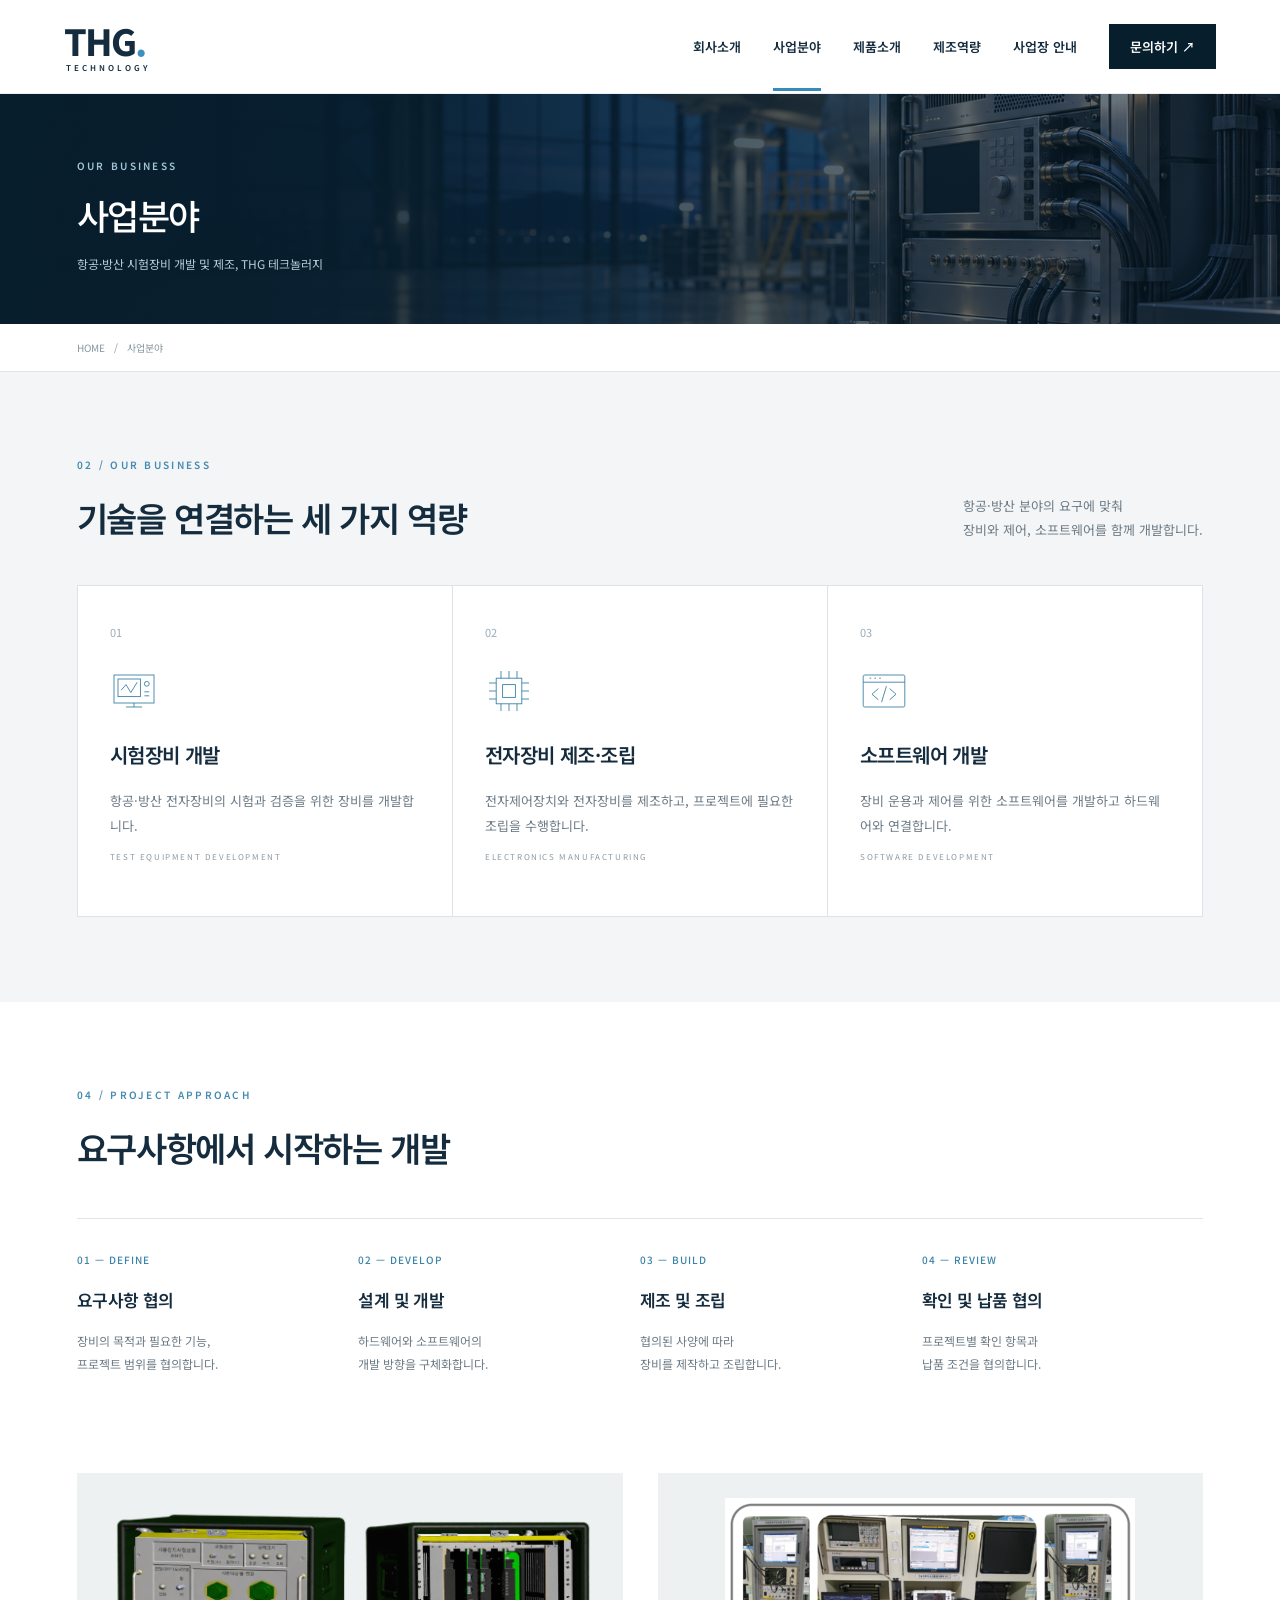
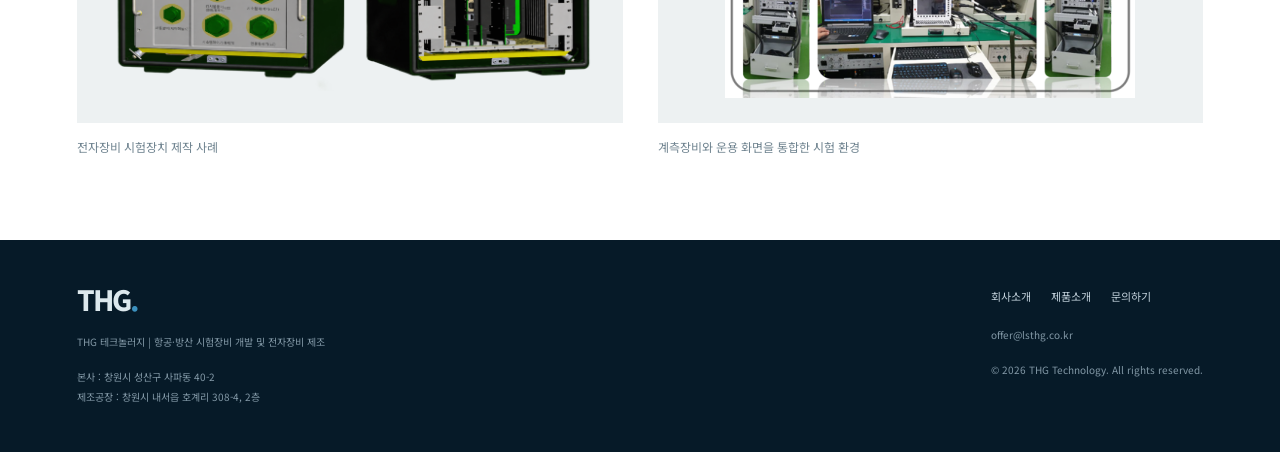
==== business.html @ c88cec4c "Add files via upload" ====
<!DOCTYPE html>

<html lang="ko"><head><meta charset="utf-8"/><meta content="width=device-width, initial-scale=1" name="viewport"/><title>사업분야 | THG 테크놀러지</title><meta content="THG 테크놀러지의 사업분야 안내" name="description"/><link href="assets/css/fonts.css" rel="stylesheet"/><link href="assets/css/styles.css" rel="stylesheet"/><script defer="" src="assets/js/main.js"></script></head><body><header><a aria-label="THG 홈" class="brand" href="index.html">THG<i>.</i><small>TECHNOLOGY</small></a><nav id="navigation"><a href="company.html">회사소개</a><a class="active" href="business.html">사업분야</a><a href="products.html">제품소개</a><a href="manufacturing.html">제조역량</a><a href="locations.html">사업장 안내</a><a class="navcontact" href="contact.html">문의하기 ↗</a></nav><button aria-controls="navigation" aria-expanded="false" aria-label="메뉴 열기" class="mobile-toggle">☰</button></header><main><div class="page-banner"><div class="eyebrow">OUR BUSINESS</div><h1>사업분야</h1><p>항공·방산 시험장비 개발 및 제조, THG 테크놀러지</p></div><div class="breadcrumbs"><a href="index.html">HOME</a>   /   사업분야</div><section class="services" id="business"><div class="sectionhead"><div><div class="label">02 / OUR BUSINESS</div><h2>기술을 연결하는 세 가지 역량</h2></div><p>항공·방산 분야의 요구에 맞춰<br/>장비와 제어, 소프트웨어를 함께 개발합니다.</p></div><div class="cards"><article class="card"><span class="num">01</span><br/><svg viewbox="0 0 60 60"><rect height="35" width="50" x="5" y="10"></rect><rect height="22" width="28" x="10" y="15"></rect><path d="M14 29l6-7 6 10 8-13M20 50h20M30 45v5"></path><circle cx="46" cy="21" r="3"></circle><path d="M43 31h6M43 36h6"></path></svg><h3>시험장비 개발</h3><p>항공·방산 전자장비의 시험과 검증을 위한 장비를 개발합니다.</p><div class="en">TEST EQUIPMENT DEVELOPMENT</div></article><article class="card"><span class="num">02</span><br/><svg viewbox="0 0 60 60"><rect height="32" width="32" x="14" y="14"></rect><rect height="16" width="16" x="22" y="22"></rect><path d="M20 5v9m10-9v9m10-9v9M20 46v9m10-9v9m10-9v9M5 20h9M5 30h9M5 40h9M46 20h9M46 30h9M46 40h9"></path></svg><h3>전자장비 제조·조립</h3><p>전자제어장치와 전자장비를 제조하고, 프로젝트에 필요한 조립을 수행합니다.</p><div class="en">ELECTRONICS MANUFACTURING</div></article><article class="card"><span class="num">03</span><br/><svg viewbox="0 0 60 60"><rect height="40" rx="2" width="52" x="4" y="10"></rect><path d="M4 19h52M12 14h2m4 0h2m4 0h2M23 27l-8 7 8 7m14-14l8 7-8 7m-4-17l-6 20"></path></svg><h3>소프트웨어 개발</h3><p>장비 운용과 제어를 위한 소프트웨어를 개발하고 하드웨어와 연결합니다.</p><div class="en">SOFTWARE DEVELOPMENT</div></article></div></section><section><div class="label">04 / PROJECT APPROACH</div><h2>요구사항에서 시작하는 개발</h2><div class="process"><div class="step"><b>01 — DEFINE</b><h3>요구사항 협의</h3><p>장비의 목적과 필요한 기능,<br/>프로젝트 범위를 협의합니다.</p></div><div class="step"><b>02 — DEVELOP</b><h3>설계 및 개발</h3><p>하드웨어와 소프트웨어의<br/>개발 방향을 구체화합니다.</p></div><div class="step"><b>03 — BUILD</b><h3>제조 및 조립</h3><p>협의된 사양에 따라<br/>장비를 제작하고 조립합니다.</p></div><div class="step"><b>04 — REVIEW</b><h3>확인 및 납품 협의</h3><p>프로젝트별 확인 항목과<br/>납품 조건을 협의합니다.</p></div></div></section><section class="company-photo"><div class="product-gallery"><figure><img alt="전자장비 시험장치" decoding="async" src="assets/electronic-test-clean.png"/><figcaption>전자장비 시험장치 제작 사례</figcaption></figure><figure><img alt="통합 시험 시스템" decoding="async" src="assets/integrated-test.png"/><figcaption>계측장비와 운용 화면을 통합한 시험 환경</figcaption></figure></div></section></main><footer><div><a class="brand" href="index.html">THG<i>.</i></a><p>THG 테크놀러지 | 항공·방산 시험장비 개발 및 전자장비 제조</p><p>본사 : 창원시 성산구 사파동 40-2<br/>제조공장 : 창원시 내서읍 호계리 308-4, 2층</p></div><div><div class="footnav"><a href="company.html">회사소개</a><a href="products.html">제품소개</a><a href="contact.html">문의하기</a></div><a href="mailto:offer@lsthg.co.kr">offer@lsthg.co.kr</a><p>© 2026 THG Technology. All rights reserved.</p></div></footer></body></html>
---- assets/css/fonts.css ----
@font-face {
  font-family: 'Noto Sans KR';
  font-style: normal;
  font-weight: 400;
  font-display: swap;
  src: url(../fonts/PbyxFmXiEBPT4ITbgNA5Cgms3VYcOA-vvnIzzuoyeLQ.ttf) format('truetype');
}
@font-face {
  font-family: 'Noto Sans KR';
  font-style: normal;
  font-weight: 500;
  font-display: swap;
  src: url(../fonts/PbyxFmXiEBPT4ITbgNA5Cgms3VYcOA-vvnIzztgyeLQ.ttf) format('truetype');
}
@font-face {
  font-family: 'Noto Sans KR';
  font-style: normal;
  font-weight: 600;
  font-display: swap;
  src: url(../fonts/PbyxFmXiEBPT4ITbgNA5Cgms3VYcOA-vvnIzzjQ1eLQ.ttf) format('truetype');
}
@font-face {
  font-family: 'Noto Sans KR';
  font-style: normal;
  font-weight: 700;
  font-display: swap;
  src: url(../fonts/PbyxFmXiEBPT4ITbgNA5Cgms3VYcOA-vvnIzzg01eLQ.ttf) format('truetype');
}
@font-face {
  font-family: 'Noto Sans KR';
  font-style: normal;
  font-weight: 800;
  font-display: swap;
  src: url(../fonts/PbyxFmXiEBPT4ITbgNA5Cgms3VYcOA-vvnIzzmo1eLQ.ttf) format('truetype');
}
---- assets/css/styles.css ----
:root{--ink:#142c3e;--muted:#6d7b86;--blue:#27749d;--navy:#071e2d;--line:#dfe5e8}*{box-sizing:border-box}html{scroll-behavior:smooth}body{margin:0;color:var(--ink);font-family:'Noto Sans KR',sans-serif;-webkit-font-smoothing:antialiased}a{color:inherit;text-decoration:none}button{font:inherit}img{display:block;max-width:100%}header{height:94px;padding:0 max(5%,calc((100vw - 1280px)/2));display:flex;justify-content:space-between;align-items:center;border-bottom:1px solid #edf0f2;background:#fff;position:relative;z-index:20}.brand{font-size:36px;font-weight:800;letter-spacing:-2px;line-height:1}.brand i{font-style:normal;color:#3c91be}.brand small{display:block;font-size:8px;font-weight:600;letter-spacing:3px;margin:6px 0 0 2px}nav{display:flex;align-items:center;gap:32px}nav a{font-size:13px;font-weight:600;position:relative;padding:35px 0}nav a.active:after{content:'';height:3px;background:#368bb7;position:absolute;bottom:0;left:0;right:0}.navcontact{background:var(--navy);color:white;padding:13px 21px;display:inline-block;font-size:13px}.mobile-toggle{display:none}.eyebrow,.label{font-size:10px;letter-spacing:2.3px;font-weight:600;color:#438bb0;margin-bottom:20px}h1,h2,h3,p{margin-top:0}h2{font-size:34px;font-weight:600;line-height:1.5;letter-spacing:-1.4px}h3{font-weight:600;letter-spacing:-.6px}.copy,.subcopy{font-size:14px;line-height:2.1;color:var(--muted)}.copy strong{display:block;font-size:20px;color:var(--ink);font-weight:500;margin-bottom:20px}section{padding:85px max(6%,calc((100vw - 1200px)/2))}.sectionhead{display:flex;justify-content:space-between;align-items:end;gap:40px;margin-bottom:42px}.sectionhead h2{margin-bottom:0}.sectionhead p{max-width:350px;font-size:13px;line-height:1.9;color:var(--muted);margin-bottom:0}.sectionhead>a{font-size:12px;border-bottom:1px solid #99aab5;padding-bottom:8px;white-space:nowrap}.cta{display:inline-flex;align-items:center;gap:42px;border:1px solid #ffffff70;padding:16px 24px;font-size:12px;font-weight:500;margin-top:24px;color:inherit}.cta span{font-size:17px}.page-banner{height:230px;padding:64px max(6%,calc((100vw - 1200px)/2));background:linear-gradient(90deg,#071e2df2,#071e2d8c),url('../brand-hero.png') center 58%/cover;color:white}.page-banner .eyebrow{color:#a2c5d7;margin-bottom:16px}.page-banner h1{font-size:35px;font-weight:500;letter-spacing:-1.5px;margin-bottom:15px}.page-banner p{font-size:12px;color:#b7cbd7}.breadcrumbs{font-size:10px;color:#8796a0;padding:16px max(6%,calc((100vw - 1200px)/2));border-bottom:1px solid var(--line)}.page-title{text-align:center;font-size:27px;padding:55px 15px 0;margin-bottom:0}.page-title:after{content:'';display:block;width:25px;height:2px;background:#2f7fa7;margin:22px auto 0}.page-tabs{display:flex;justify-content:center;background:#f5f7f8;border-bottom:1px solid var(--line)}.page-tabs a{font-size:12px;padding:18px 25px;border-right:1px solid var(--line)}.page-tabs .selected{background:#16394c;color:white}.intro{display:grid;grid-template-columns:1fr 1.1fr;gap:90px;align-items:start}.services,.locations,.related{background:#f3f5f6}.cards{display:grid;grid-template-columns:repeat(3,1fr);gap:1px;background:#dce4e9;border:1px solid #dce4e9}.card{background:white;padding:32px;min-height:330px}.num{font-size:11px;color:#9aabb7}.card svg{display:block;width:48px;height:48px;stroke:#3980a3;fill:none;stroke-width:1.1;margin:25px 0}.card h3{font-size:20px}.card p{font-size:13px;line-height:1.9;color:var(--muted)}.en{font-size:8px;letter-spacing:1.6px;color:#8d9aa3}.product-grid{display:grid;grid-template-columns:repeat(3,minmax(0,1fr));gap:30px}.product-card{display:block;border-bottom:1px solid #bac9d2;padding-bottom:10px}.product-photo{height:225px;background:#edf1f2;display:flex;align-items:center;justify-content:center;overflow:hidden;padding:22px;position:relative}.product-photo:after{content:'';position:absolute;inset:0;box-shadow:inset 0 0 35px #14374808;pointer-events:none}.product-photo img{width:100%;height:100%;object-fit:contain;mix-blend-mode:multiply;transition:transform .35s}.product-card:hover img{transform:scale(1.035)}.product-body{padding:24px 0}.product-body small{font-size:8px;letter-spacing:1.5px;color:#7b919f}.product-body h3{font-size:20px;margin:13px 0}.product-body p{font-size:12px;color:var(--muted);line-height:1.9}.more{display:block;font-size:11px;color:#2c7395;margin-top:20px}.product-note{font-size:11px;color:#85939c;line-height:1.9;margin-top:22px}.product-detail{display:grid;grid-template-columns:1.15fr 1fr;gap:70px;align-items:start}.photo-wide{width:100%;height:365px;object-fit:contain;background:#edf1f2;padding:30px;mix-blend-mode:multiply}.product-detail h2{font-size:29px}.specs{width:100%;border-collapse:collapse;margin:25px 0 30px;font-size:12px}.specs th,.specs td{border-bottom:1px solid var(--line);padding:16px 10px;text-align:left;line-height:1.8}.specs th{width:95px;color:#587080;font-weight:500}.back{display:inline-block;border-bottom:1px solid #a9bdc8;padding:10px 0;font-size:11px;margin-top:20px}.manufacture{background:#0b2434;color:white;display:grid;grid-template-columns:1.1fr 1fr;gap:70px;align-items:center}.manufacture p{font-size:13px;line-height:2;color:#b3c5cf}.equipment{height:350px;background:#e9eff1;padding:15px}.equipment img{background:transparent!important;mix-blend-mode:multiply}.tags{display:flex;flex-wrap:wrap;gap:8px;margin-top:22px}.tags span{font-size:10px;border:1px solid #557080;padding:8px 12px}.process{display:grid;grid-template-columns:repeat(4,1fr);margin-top:45px;border-top:1px solid var(--line)}.step{padding:26px 20px 0 0}.step b{font-weight:500;color:#3983a8;font-size:10px;letter-spacing:1px}.step h3{font-size:17px;margin:18px 0}.step p{font-size:12px;color:var(--muted);line-height:1.9}.location-grid{display:grid;grid-template-columns:1fr 1fr;gap:30px;margin-top:35px}.location{padding:36px;background:white;border-top:2px solid #2f769d}.location small{font-size:9px;color:#3d86ad;letter-spacing:2px}.location h3{font-size:24px;margin:18px 0}.location p{font-size:14px;line-height:1.8;color:#6b7f8c}.location .note{border-top:1px solid var(--line);padding-top:17px;font-size:11px;color:#8d9aa3;margin-top:22px}.maplink{display:inline-block;font-size:11px;color:#27759e;margin-top:20px}.contact{display:flex;align-items:center;justify-content:space-between;gap:35px;background:#eaf0f3}.contact h2{font-size:29px}.contact p{font-size:12px;color:var(--muted);margin-bottom:0}.contact>a{font-size:17px;white-space:nowrap;border-bottom:1px solid #93a9b7;padding:15px 0}.contact>a span{margin-left:22px}.company-photo{padding-top:0}.company-photo>img{width:100%;height:350px;object-fit:contain;background:#edf1f2;padding:25px;mix-blend-mode:multiply}.caption{font-size:11px;color:#8397a4;margin-top:12px}.product-gallery{display:grid;grid-template-columns:1fr 1fr;gap:35px}.product-gallery figure{margin:0}.product-gallery img{width:100%;height:250px;object-fit:contain;background:#edf1f2;padding:25px;mix-blend-mode:multiply}.product-gallery figcaption{font-size:12px;color:#708490;margin-top:15px}footer{padding:45px max(6%,calc((100vw - 1200px)/2));background:#061a28;color:#8399a7;display:flex;justify-content:space-between;gap:35px;font-size:10px;line-height:2}footer .brand{font-size:28px;color:#dce8ed}footer p{margin:15px 0 0}.footnav{display:flex;gap:20px;margin-bottom:18px;color:#c1d0da;font-size:11px}.editorial-hero{height:650px;min-height:540px;position:relative;background:linear-gradient(90deg,#061c2cdd 0%,#061c2c60 54%,#061c2c15),url('../brand-hero.png') center/cover;color:#fff;display:flex;align-items:center;padding:50px max(7%,calc((100vw - 1200px)/2));overflow:hidden}.editorial-hero .eyebrow{color:#93bbd2}.editorial-hero h1{font-size:58px;letter-spacing:-2.8px;line-height:1.4;font-weight:500;margin:0 0 25px}.editorial-hero p{font-size:14px;line-height:2;color:#c1d0db}.hero-meta{position:absolute;bottom:28px;left:7%;right:7%;display:flex;justify-content:space-between;font-size:8px;color:#91acbc;letter-spacing:2px}.sector-strip{display:grid;grid-template-columns:repeat(3,1fr);padding:0 max(6%,calc((100vw - 1200px)/2));background:#0b2638;color:#b4c8d5}.sector-strip div{padding:25px 30px;border-right:1px solid #ffffff14;display:flex;align-items:center;gap:20px}.sector-strip b{font-size:10px;letter-spacing:1.2px;font-weight:500;color:#dfebf2}.sector-strip span{font-size:11px;color:#81a2b8}.home-products{padding-top:95px;padding-bottom:100px}.home-about{background:#f1f4f5;display:grid;grid-template-columns:.85fr 1.15fr;gap:90px;align-items:center}.home-about .body{font-size:13px;color:#71838f;line-height:2.1}.editorial-image{background:#dfe7eb;padding:28px;position:relative}.editorial-image img{width:100%;height:290px;object-fit:contain;mix-blend-mode:multiply}.editorial-image figcaption{font-size:9px;color:#758d9d;border-top:1px solid #bdcbd4;padding-top:14px;margin-top:14px}.home-business{display:grid;grid-template-columns:1fr 2fr;gap:60px}.business-list article{padding:24px 0;border-top:1px solid #d9e2e8;display:grid;grid-template-columns:40px 1fr 30px;gap:18px}.business-list article:last-child{border-bottom:1px solid #d9e2e8}.business-list b{color:#8aa1b0;font-size:11px;font-weight:400}.business-list h3{font-size:19px;margin-bottom:8px}.business-list p{font-size:12px;color:#7a8d9b;line-height:1.9;margin-bottom:0}.business-list .arrow{font-size:20px;color:#7192a7}.brand-imagery-note{font-size:8px!important;letter-spacing:.6px;opacity:.7;position:absolute;right:7%;bottom:45px}
@media(min-width:1600px){.editorial-hero{height:710px}}@media(max-width:1050px){nav{gap:20px}nav a{font-size:12px}.intro,.home-about{gap:45px}.product-detail{gap:35px}}@media(max-width:800px){header{height:75px;padding:0 6%}.brand{font-size:31px}nav{display:none;position:absolute;top:75px;left:0;right:0;background:white;flex-direction:column;gap:0;padding:15px 6%;align-items:stretch;box-shadow:0 12px 20px #071e2d15}nav.open{display:flex}nav a{padding:15px 0}nav .navcontact{padding:14px;text-align:center}.mobile-toggle{display:block;background:none;border:0;font-size:23px;color:#17364a}.editorial-hero{height:570px;min-height:0;padding:55px 7%;background-position:65% center}.editorial-hero h1{font-size:38px;letter-spacing:-1.8px}.editorial-hero p{font-size:12px}.hero-meta{font-size:7px;letter-spacing:1px}.hero-meta span:nth-child(2){display:none}.brand-imagery-note{bottom:45px;left:7%;right:auto}.sector-strip{padding:0 5%;grid-template-columns:1fr}.sector-strip div{padding:15px 7px;border-right:0;border-bottom:1px solid #ffffff12;justify-content:space-between}.sector-strip b{font-size:9px}.sector-strip span{font-size:10px}section{padding:55px 7%}h2{font-size:27px}.sectionhead{display:block;margin-bottom:30px}.sectionhead p,.sectionhead>a{display:inline-block;margin-top:15px}.product-grid{grid-template-columns:1fr;gap:35px}.product-photo{height:250px}.product-body{padding:20px 0}.home-about,.home-business,.intro,.manufacture,.product-detail{grid-template-columns:1fr;gap:35px}.home-about{padding-top:55px;padding-bottom:55px}.editorial-image{margin:0}.editorial-image img{height:220px}.home-products{padding:55px 7%}.cards{grid-template-columns:1fr}.card{min-height:270px;padding:25px}.process{grid-template-columns:1fr 1fr;gap:25px}.location-grid{grid-template-columns:1fr}.contact{display:block}.contact h2{font-size:25px}.contact>a{display:inline-block;margin-top:20px;font-size:16px}.page-banner{height:190px;padding:45px 7%}.page-banner h1{font-size:29px}.page-banner p{font-size:10px}.page-title{font-size:23px;padding-top:40px}.page-tabs{justify-content:start;overflow:auto}.page-tabs a{white-space:nowrap;font-size:10px;padding:16px 20px}.photo-wide{height:280px;padding:15px}.product-detail h2{font-size:25px}.product-gallery{grid-template-columns:1fr}.equipment{height:270px}.company-photo>img{height:250px}.product-gallery img{height:230px}footer{display:block;padding:35px 7%}footer>div+div{margin-top:30px}.footnav{flex-wrap:wrap}.home-business{gap:15px}.hero-meta{left:7%;right:7%}}
@media(prefers-reduced-motion:reduce){html{scroll-behavior:auto}*{transition:none!important}}

.product-photo img[src*="integrated-test"],.photo-wide[src*="integrated-test"]{clip-path:inset(4% 3% 5% 3%)}

/* Extracted inline styles; preserve inline precedence. */
.export-style-5239a3cc91{display:block !important;margin-top:6px !important;color:#3b7b9d !important;}
.export-style-8418e9189f{background:#f3f6f8 !important;}
.export-style-02a59a345f{width:100% !important;height:100% !important;object-fit:contain !important;background:white !important;padding:15px !important;}
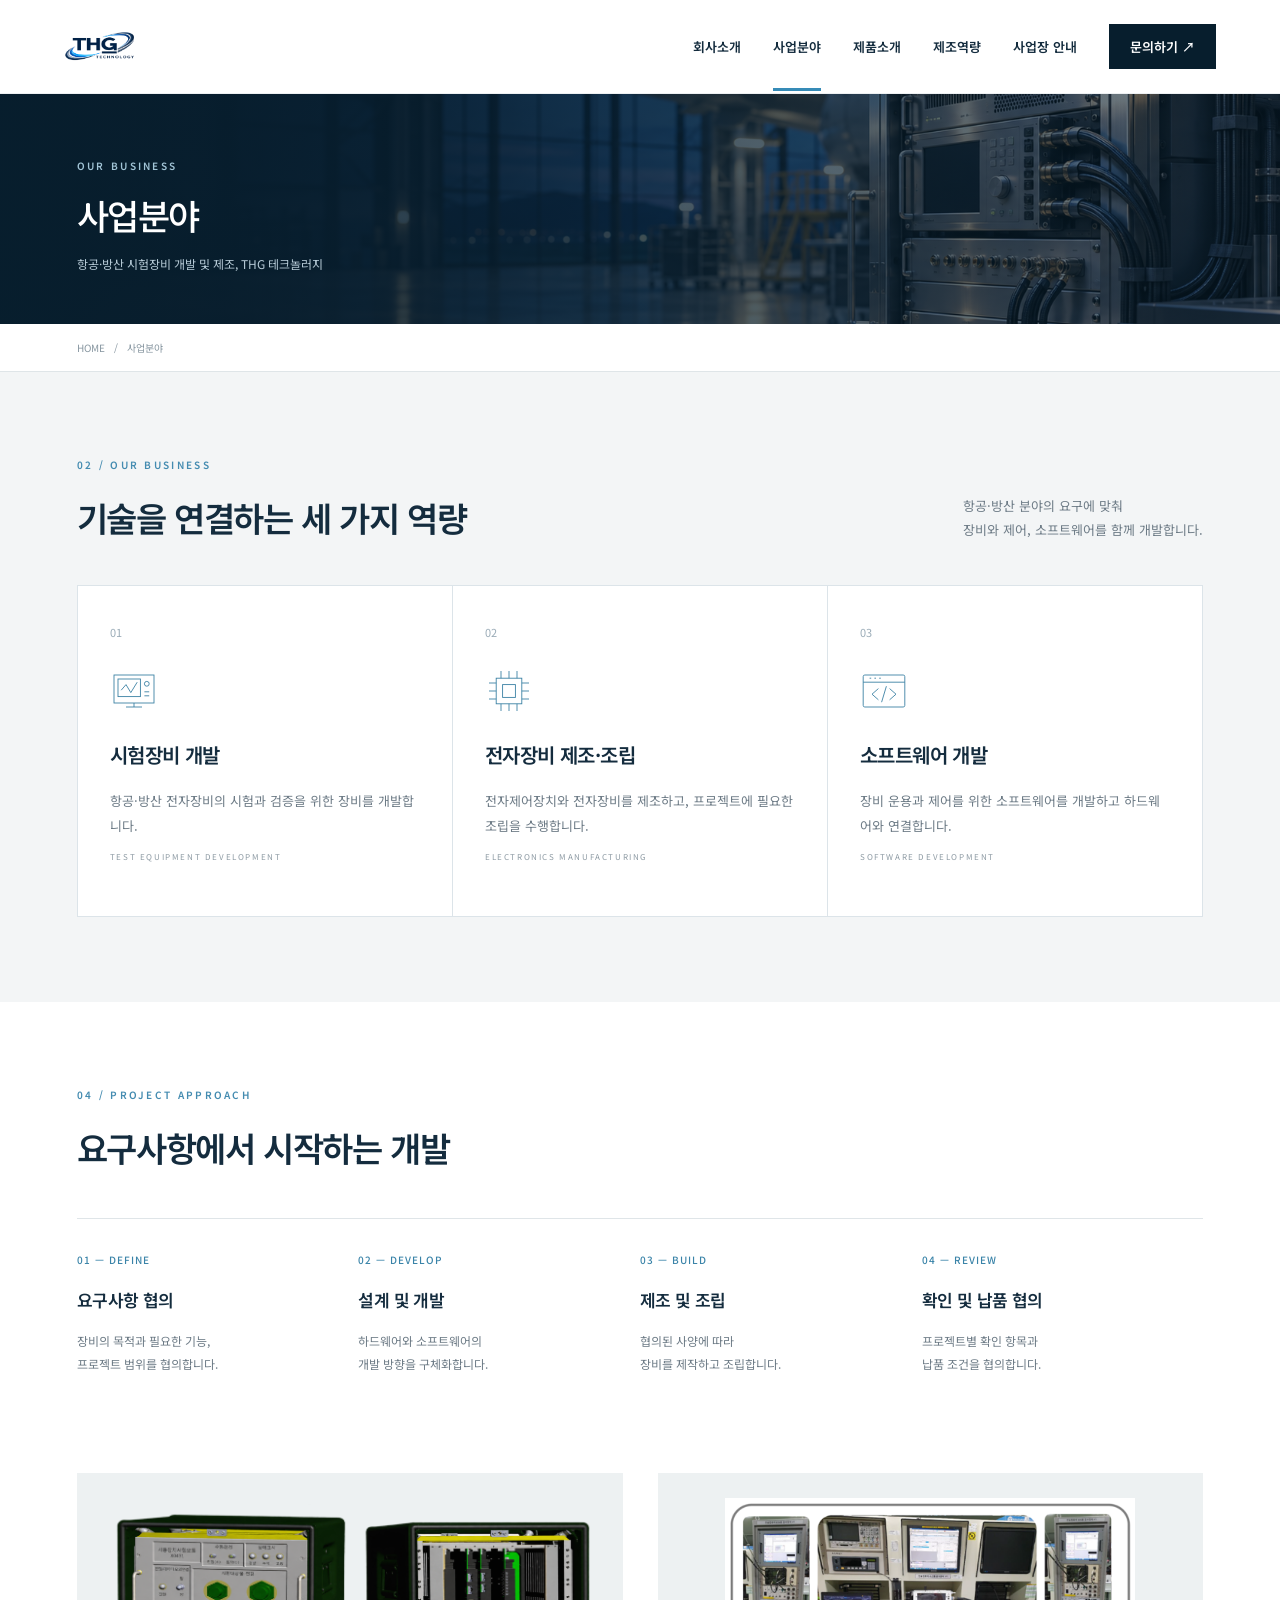
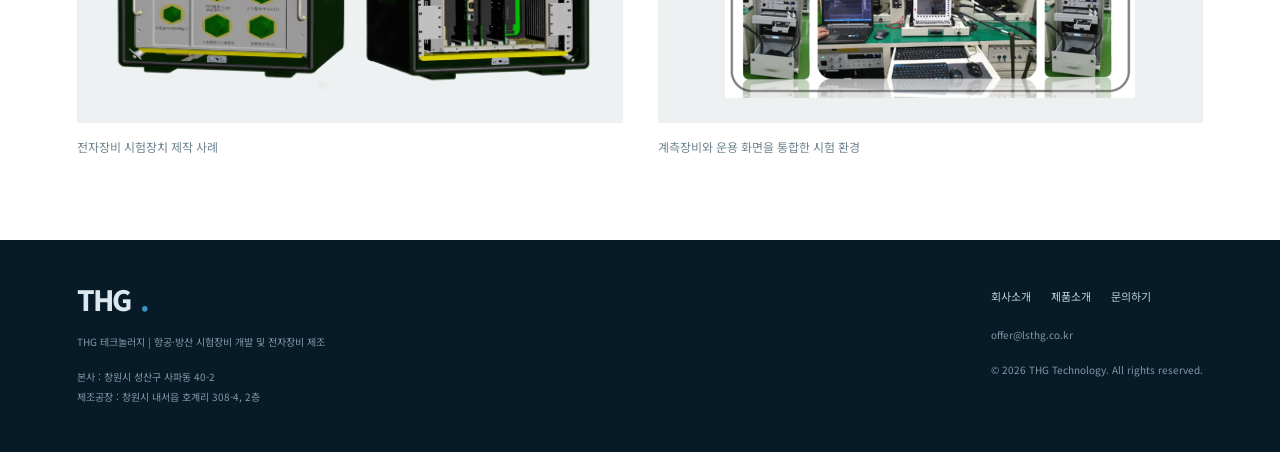
==== commit f16c97d0: "Fix HTML structure and improve accessibility" ====
--- a/business.html
+++ b/business.html
@@ -1,3 +1,3 @@
 <!DOCTYPE html>
 
-<html lang="ko"><head><meta charset="utf-8"/><meta content="width=device-width, initial-scale=1" name="viewport"/><title>사업분야 | THG 테크놀러지</title><meta content="THG 테크놀러지의 사업분야 안내" name="description"/><link href="assets/css/fonts.css" rel="stylesheet"/><link href="assets/css/styles.css" rel="stylesheet"/><script defer="" src="assets/js/main.js"></script></head><body><header><a aria-label="THG 홈" class="brand" href="index.html">THG<i>.</i><small>TECHNOLOGY</small></a><nav id="navigation"><a href="company.html">회사소개</a><a class="active" href="business.html">사업분야</a><a href="products.html">제품소개</a><a href="manufacturing.html">제조역량</a><a href="locations.html">사업장 안내</a><a class="navcontact" href="contact.html">문의하기 ↗</a></nav><button aria-controls="navigation" aria-expanded="false" aria-label="메뉴 열기" class="mobile-toggle">☰</button></header><main><div class="page-banner"><div class="eyebrow">OUR BUSINESS</div><h1>사업분야</h1><p>항공·방산 시험장비 개발 및 제조, THG 테크놀러지</p></div><div class="breadcrumbs"><a href="index.html">HOME</a>   /   사업분야</div><section class="services" id="business"><div class="sectionhead"><div><div class="label">02 / OUR BUSINESS</div><h2>기술을 연결하는 세 가지 역량</h2></div><p>항공·방산 분야의 요구에 맞춰<br/>장비와 제어, 소프트웨어를 함께 개발합니다.</p></div><div class="cards"><article class="card"><span class="num">01</span><br/><svg viewbox="0 0 60 60"><rect height="35" width="50" x="5" y="10"></rect><rect height="22" width="28" x="10" y="15"></rect><path d="M14 29l6-7 6 10 8-13M20 50h20M30 45v5"></path><circle cx="46" cy="21" r="3"></circle><path d="M43 31h6M43 36h6"></path></svg><h3>시험장비 개발</h3><p>항공·방산 전자장비의 시험과 검증을 위한 장비를 개발합니다.</p><div class="en">TEST EQUIPMENT DEVELOPMENT</div></article><article class="card"><span class="num">02</span><br/><svg viewbox="0 0 60 60"><rect height="32" width="32" x="14" y="14"></rect><rect height="16" width="16" x="22" y="22"></rect><path d="M20 5v9m10-9v9m10-9v9M20 46v9m10-9v9m10-9v9M5 20h9M5 30h9M5 40h9M46 20h9M46 30h9M46 40h9"></path></svg><h3>전자장비 제조·조립</h3><p>전자제어장치와 전자장비를 제조하고, 프로젝트에 필요한 조립을 수행합니다.</p><div class="en">ELECTRONICS MANUFACTURING</div></article><article class="card"><span class="num">03</span><br/><svg viewbox="0 0 60 60"><rect height="40" rx="2" width="52" x="4" y="10"></rect><path d="M4 19h52M12 14h2m4 0h2m4 0h2M23 27l-8 7 8 7m14-14l8 7-8 7m-4-17l-6 20"></path></svg><h3>소프트웨어 개발</h3><p>장비 운용과 제어를 위한 소프트웨어를 개발하고 하드웨어와 연결합니다.</p><div class="en">SOFTWARE DEVELOPMENT</div></article></div></section><section><div class="label">04 / PROJECT APPROACH</div><h2>요구사항에서 시작하는 개발</h2><div class="process"><div class="step"><b>01 — DEFINE</b><h3>요구사항 협의</h3><p>장비의 목적과 필요한 기능,<br/>프로젝트 범위를 협의합니다.</p></div><div class="step"><b>02 — DEVELOP</b><h3>설계 및 개발</h3><p>하드웨어와 소프트웨어의<br/>개발 방향을 구체화합니다.</p></div><div class="step"><b>03 — BUILD</b><h3>제조 및 조립</h3><p>협의된 사양에 따라<br/>장비를 제작하고 조립합니다.</p></div><div class="step"><b>04 — REVIEW</b><h3>확인 및 납품 협의</h3><p>프로젝트별 확인 항목과<br/>납품 조건을 협의합니다.</p></div></div></section><section class="company-photo"><div class="product-gallery"><figure><img alt="전자장비 시험장치" decoding="async" src="assets/electronic-test-clean.png"/><figcaption>전자장비 시험장치 제작 사례</figcaption></figure><figure><img alt="통합 시험 시스템" decoding="async" src="assets/integrated-test.png"/><figcaption>계측장비와 운용 화면을 통합한 시험 환경</figcaption></figure></div></section></main><footer><div><a class="brand" href="index.html">THG<i>.</i></a><p>THG 테크놀러지 | 항공·방산 시험장비 개발 및 전자장비 제조</p><p>본사 : 창원시 성산구 사파동 40-2<br/>제조공장 : 창원시 내서읍 호계리 308-4, 2층</p></div><div><div class="footnav"><a href="company.html">회사소개</a><a href="products.html">제품소개</a><a href="contact.html">문의하기</a></div><a href="mailto:offer@lsthg.co.kr">offer@lsthg.co.kr</a><p>© 2026 THG Technology. All rights reserved.</p></div></footer></body></html>+<html lang="ko"><head><meta charset="utf-8"/><meta content="width=device-width, initial-scale=1" name="viewport"/><title>사업분야 | THG 테크놀러지</title><meta content="THG 테크놀러지의 사업분야 안내" name="description"/><link rel="icon" type="image/png" href="favicon.png"/><link href="assets/css/fonts.css" rel="stylesheet"/><link href="assets/css/styles.css" rel="stylesheet"/><script defer="" src="assets/js/main.js"></script></head><body><header><a aria-label="THG 홈" class="brand" href="index.html"><img src="favicon.png" alt="THG 로고" class="brand-logo"/></a><nav id="navigation"><a href="company.html">회사소개</a><a class="active" href="business.html">사업분야</a><a href="products.html">제품소개</a><a href="manufacturing.html">제조역량</a><a href="locations.html">사업장 안내</a><a class="navcontact" href="contact.html">문의하기 ↗</a></nav><button aria-controls="navigation" aria-expanded="false" aria-label="메뉴 열기" class="mobile-toggle">☰</button></header><main><div class="page-banner"><div class="eyebrow">OUR BUSINESS</div><h1>사업분야</h1><p>항공·방산 시험장비 개발 및 제조, THG 테크놀러지</p></div><div class="breadcrumbs"><a href="index.html">HOME</a>   /   사업분야</div><section class="services" id="business"><div class="sectionhead"><div><div class="label">02 / OUR BUSINESS</div><h2>기술을 연결하는 세 가지 역량</h2></div><p>항공·방산 분야의 요구에 맞춰<br/>장비와 제어, 소프트웨어를 함께 개발합니다.</p></div><div class="cards"><article class="card"><span class="num">01</span><br/><svg viewbox="0 0 60 60"><rect height="35" width="50" x="5" y="10"></rect><rect height="22" width="28" x="10" y="15"></rect><path d="M14 29l6-7 6 10 8-13M20 50h20M30 45v5"></path><circle cx="46" cy="21" r="3"></circle><path d="M43 31h6M43 36h6"></path></svg><h3>시험장비 개발</h3><p>항공·방산 전자장비의 시험과 검증을 위한 장비를 개발합니다.</p><div class="en">TEST EQUIPMENT DEVELOPMENT</div></article><article class="card"><span class="num">02</span><br/><svg viewbox="0 0 60 60"><rect height="32" width="32" x="14" y="14"></rect><rect height="16" width="16" x="22" y="22"></rect><path d="M20 5v9m10-9v9m10-9v9M20 46v9m10-9v9m10-9v9M5 20h9M5 30h9M5 40h9M46 20h9M46 30h9M46 40h9"></path></svg><h3>전자장비 제조·조립</h3><p>전자제어장치와 전자장비를 제조하고, 프로젝트에 필요한 조립을 수행합니다.</p><div class="en">ELECTRONICS MANUFACTURING</div></article><article class="card"><span class="num">03</span><br/><svg viewbox="0 0 60 60"><rect height="40" rx="2" width="52" x="4" y="10"></rect><path d="M4 19h52M12 14h2m4 0h2m4 0h2M23 27l-8 7 8 7m14-14l8 7-8 7m-4-17l-6 20"></path></svg><h3>소프트웨어 개발</h3><p>장비 운용과 제어를 위한 소프트웨어를 개발하고 하드웨어와 연결합니다.</p><div class="en">SOFTWARE DEVELOPMENT</div></article></div></section><section><div class="label">04 / PROJECT APPROACH</div><h2>요구사항에서 시작하는 개발</h2><div class="process"><div class="step"><b>01 — DEFINE</b><h3>요구사항 협의</h3><p>장비의 목적과 필요한 기능,<br/>프로젝트 범위를 협의합니다.</p></div><div class="step"><b>02 — DEVELOP</b><h3>설계 및 개발</h3><p>하드웨어와 소프트웨어의<br/>개발 방향을 구체화합니다.</p></div><div class="step"><b>03 — BUILD</b><h3>제조 및 조립</h3><p>협의된 사양에 따라<br/>장비를 제작하고 조립합니다.</p></div><div class="step"><b>04 — REVIEW</b><h3>확인 및 납품 협의</h3><p>프로젝트별 확인 항목과<br/>납품 조건을 협의합니다.</p></div></div></section><section class="company-photo"><div class="product-gallery"><figure><img alt="전자장비 시험장치" decoding="async" src="assets/electronic-test-clean.png"/><figcaption>전자장비 시험장치 제작 사례</figcaption></figure><figure><img alt="통합 시험 시스템" decoding="async" src="assets/integrated-test.png"/><figcaption>계측장비와 운용 화면을 통합한 시험 환경</figcaption></figure></div></section></main><footer><div><a class="brand" href="index.html">THG<i>.</i></a><p>THG 테크놀러지 | 항공·방산 시험장비 개발 및 전자장비 제조</p><p>본사 : 창원시 성산구 사파동 40-2<br/>제조공장 : 창원시 내서읍 호계리 308-4, 2층</p></div><div><div class="footnav"><a href="company.html">회사소개</a><a href="products.html">제품소개</a><a href="contact.html">문의하기</a></div><a href="mailto:offer@lsthg.co.kr">offer@lsthg.co.kr</a><p>© 2026 THG Technology. All rights reserved.</p></div></footer></body></html>
--- a/assets/css/styles.css
+++ b/assets/css/styles.css
@@ -7,4 +7,16 @@
 /* Extracted inline styles; preserve inline precedence. */
 .export-style-5239a3cc91{display:block !important;margin-top:6px !important;color:#3b7b9d !important;}
 .export-style-8418e9189f{background:#f3f6f8 !important;}
-.export-style-02a59a345f{width:100% !important;height:100% !important;object-fit:contain !important;background:white !important;padding:15px !important;}+.export-style-02a59a345f{width:100% !important;height:100% !important;object-fit:contain !important;background:white !important;padding:15px !important;}
+.brand {
+    display: inline-flex;
+    align-items: center;
+    gap: 10px;
+}
+
+.brand-logo {
+    width: 72px;
+    height: 72px;
+    object-fit: contain;
+    display: block;
+}
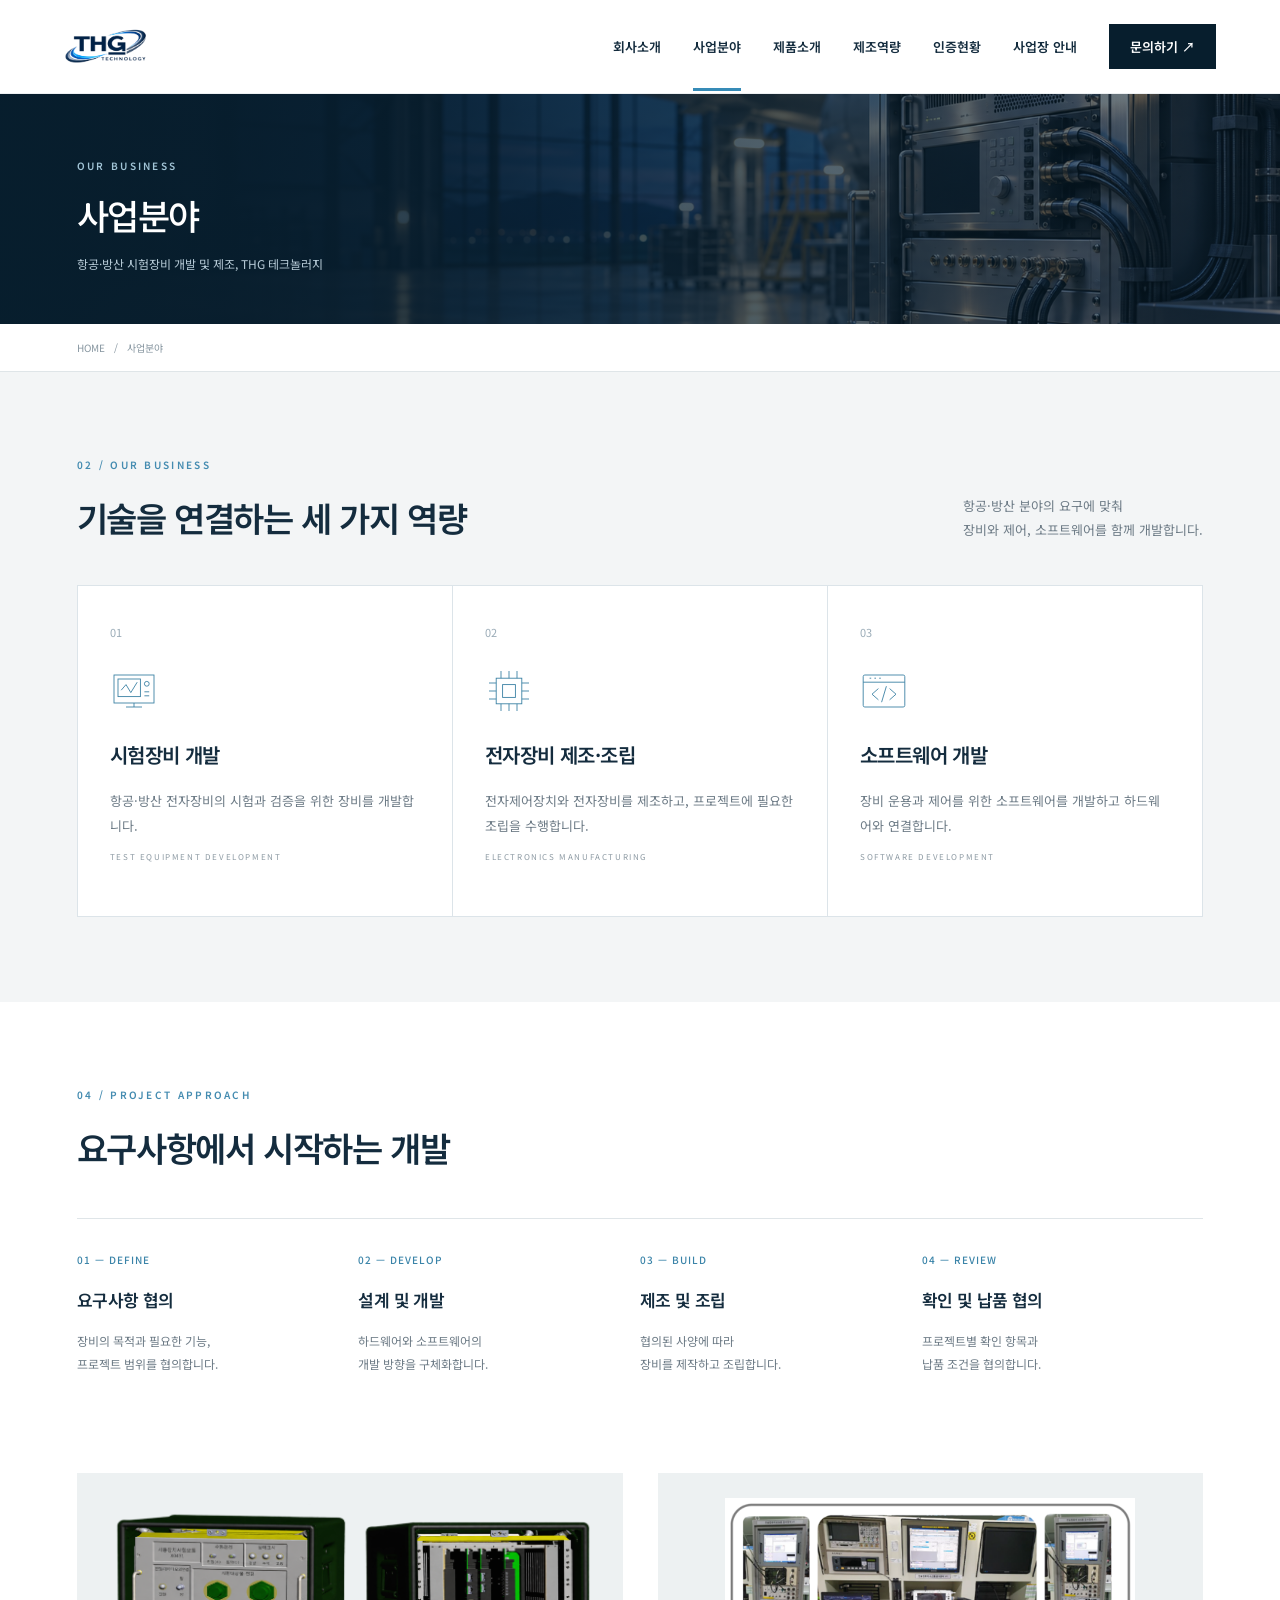
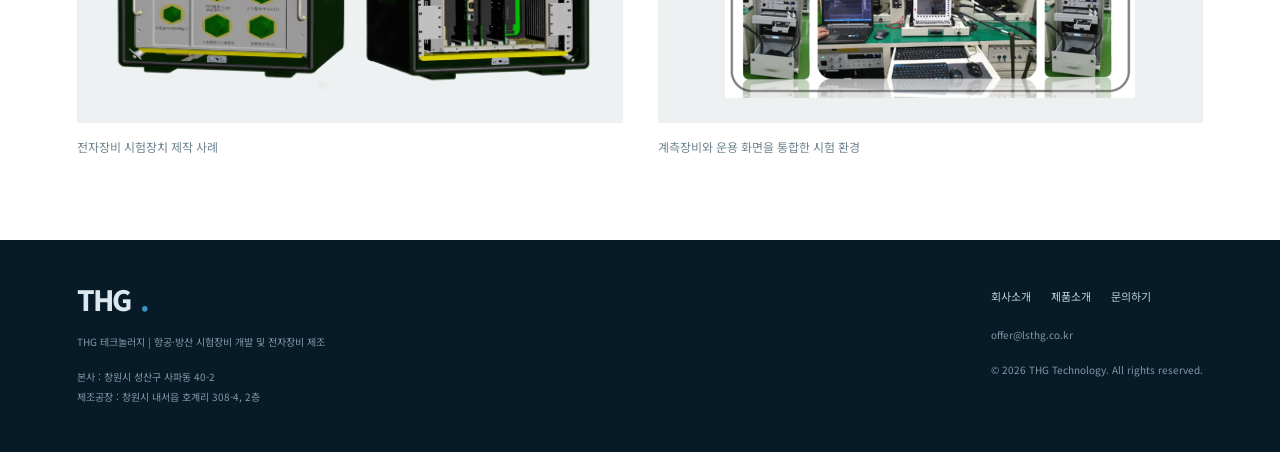
==== commit 5966a6f1: "Add files via upload" ====
--- a/business.html
+++ b/business.html
@@ -1,3 +1,3 @@
 <!DOCTYPE html>
 
-<html lang="ko"><head><meta charset="utf-8"/><meta content="width=device-width, initial-scale=1" name="viewport"/><title>사업분야 | THG 테크놀러지</title><meta content="THG 테크놀러지의 사업분야 안내" name="description"/><link rel="icon" type="image/png" href="favicon.png"/><link href="assets/css/fonts.css" rel="stylesheet"/><link href="assets/css/styles.css" rel="stylesheet"/><script defer="" src="assets/js/main.js"></script></head><body><header><a aria-label="THG 홈" class="brand" href="index.html"><img src="favicon.png" alt="THG 로고" class="brand-logo"/></a><nav id="navigation"><a href="company.html">회사소개</a><a class="active" href="business.html">사업분야</a><a href="products.html">제품소개</a><a href="manufacturing.html">제조역량</a><a href="locations.html">사업장 안내</a><a class="navcontact" href="contact.html">문의하기 ↗</a></nav><button aria-controls="navigation" aria-expanded="false" aria-label="메뉴 열기" class="mobile-toggle">☰</button></header><main><div class="page-banner"><div class="eyebrow">OUR BUSINESS</div><h1>사업분야</h1><p>항공·방산 시험장비 개발 및 제조, THG 테크놀러지</p></div><div class="breadcrumbs"><a href="index.html">HOME</a>   /   사업분야</div><section class="services" id="business"><div class="sectionhead"><div><div class="label">02 / OUR BUSINESS</div><h2>기술을 연결하는 세 가지 역량</h2></div><p>항공·방산 분야의 요구에 맞춰<br/>장비와 제어, 소프트웨어를 함께 개발합니다.</p></div><div class="cards"><article class="card"><span class="num">01</span><br/><svg viewbox="0 0 60 60"><rect height="35" width="50" x="5" y="10"></rect><rect height="22" width="28" x="10" y="15"></rect><path d="M14 29l6-7 6 10 8-13M20 50h20M30 45v5"></path><circle cx="46" cy="21" r="3"></circle><path d="M43 31h6M43 36h6"></path></svg><h3>시험장비 개발</h3><p>항공·방산 전자장비의 시험과 검증을 위한 장비를 개발합니다.</p><div class="en">TEST EQUIPMENT DEVELOPMENT</div></article><article class="card"><span class="num">02</span><br/><svg viewbox="0 0 60 60"><rect height="32" width="32" x="14" y="14"></rect><rect height="16" width="16" x="22" y="22"></rect><path d="M20 5v9m10-9v9m10-9v9M20 46v9m10-9v9m10-9v9M5 20h9M5 30h9M5 40h9M46 20h9M46 30h9M46 40h9"></path></svg><h3>전자장비 제조·조립</h3><p>전자제어장치와 전자장비를 제조하고, 프로젝트에 필요한 조립을 수행합니다.</p><div class="en">ELECTRONICS MANUFACTURING</div></article><article class="card"><span class="num">03</span><br/><svg viewbox="0 0 60 60"><rect height="40" rx="2" width="52" x="4" y="10"></rect><path d="M4 19h52M12 14h2m4 0h2m4 0h2M23 27l-8 7 8 7m14-14l8 7-8 7m-4-17l-6 20"></path></svg><h3>소프트웨어 개발</h3><p>장비 운용과 제어를 위한 소프트웨어를 개발하고 하드웨어와 연결합니다.</p><div class="en">SOFTWARE DEVELOPMENT</div></article></div></section><section><div class="label">04 / PROJECT APPROACH</div><h2>요구사항에서 시작하는 개발</h2><div class="process"><div class="step"><b>01 — DEFINE</b><h3>요구사항 협의</h3><p>장비의 목적과 필요한 기능,<br/>프로젝트 범위를 협의합니다.</p></div><div class="step"><b>02 — DEVELOP</b><h3>설계 및 개발</h3><p>하드웨어와 소프트웨어의<br/>개발 방향을 구체화합니다.</p></div><div class="step"><b>03 — BUILD</b><h3>제조 및 조립</h3><p>협의된 사양에 따라<br/>장비를 제작하고 조립합니다.</p></div><div class="step"><b>04 — REVIEW</b><h3>확인 및 납품 협의</h3><p>프로젝트별 확인 항목과<br/>납품 조건을 협의합니다.</p></div></div></section><section class="company-photo"><div class="product-gallery"><figure><img alt="전자장비 시험장치" decoding="async" src="assets/electronic-test-clean.png"/><figcaption>전자장비 시험장치 제작 사례</figcaption></figure><figure><img alt="통합 시험 시스템" decoding="async" src="assets/integrated-test.png"/><figcaption>계측장비와 운용 화면을 통합한 시험 환경</figcaption></figure></div></section></main><footer><div><a class="brand" href="index.html">THG<i>.</i></a><p>THG 테크놀러지 | 항공·방산 시험장비 개발 및 전자장비 제조</p><p>본사 : 창원시 성산구 사파동 40-2<br/>제조공장 : 창원시 내서읍 호계리 308-4, 2층</p></div><div><div class="footnav"><a href="company.html">회사소개</a><a href="products.html">제품소개</a><a href="contact.html">문의하기</a></div><a href="mailto:offer@lsthg.co.kr">offer@lsthg.co.kr</a><p>© 2026 THG Technology. All rights reserved.</p></div></footer></body></html>
+<html lang="ko"><head><meta charset="utf-8"/><meta content="width=device-width, initial-scale=1" name="viewport"/><title>사업분야 | THG 테크놀러지</title><meta content="THG 테크놀러지의 사업분야 안내" name="description"/><link rel="icon" type="image/png" href="favicon.png"/><link href="assets/css/fonts.css" rel="stylesheet"/><link href="assets/css/styles.css" rel="stylesheet"/><script defer="" src="assets/js/main.js"></script></head><body><header><a aria-label="THG 홈" class="brand" href="index.html"><img src="favicon.png" alt="THG 로고" class="brand-logo"/></a><nav id="navigation"><a href="company.html">회사소개</a><a class="active" href="business.html">사업분야</a><a href="products.html">제품소개</a><a href="manufacturing.html">제조역량</a><a href="certifications.html">인증현황</a><a href="locations.html">사업장 안내</a><a class="navcontact" href="contact.html">문의하기 ↗</a></nav><button aria-controls="navigation" aria-expanded="false" aria-label="메뉴 열기" class="mobile-toggle">☰</button></header><main><div class="page-banner"><div class="eyebrow">OUR BUSINESS</div><h1>사업분야</h1><p>항공·방산 시험장비 개발 및 제조, THG 테크놀러지</p></div><div class="breadcrumbs"><a href="index.html">HOME</a>   /   사업분야</div><section class="services" id="business"><div class="sectionhead"><div><div class="label">02 / OUR BUSINESS</div><h2>기술을 연결하는 세 가지 역량</h2></div><p>항공·방산 분야의 요구에 맞춰<br/>장비와 제어, 소프트웨어를 함께 개발합니다.</p></div><div class="cards"><article class="card"><span class="num">01</span><br/><svg viewbox="0 0 60 60"><rect height="35" width="50" x="5" y="10"></rect><rect height="22" width="28" x="10" y="15"></rect><path d="M14 29l6-7 6 10 8-13M20 50h20M30 45v5"></path><circle cx="46" cy="21" r="3"></circle><path d="M43 31h6M43 36h6"></path></svg><h3>시험장비 개발</h3><p>항공·방산 전자장비의 시험과 검증을 위한 장비를 개발합니다.</p><div class="en">TEST EQUIPMENT DEVELOPMENT</div></article><article class="card"><span class="num">02</span><br/><svg viewbox="0 0 60 60"><rect height="32" width="32" x="14" y="14"></rect><rect height="16" width="16" x="22" y="22"></rect><path d="M20 5v9m10-9v9m10-9v9M20 46v9m10-9v9m10-9v9M5 20h9M5 30h9M5 40h9M46 20h9M46 30h9M46 40h9"></path></svg><h3>전자장비 제조·조립</h3><p>전자제어장치와 전자장비를 제조하고, 프로젝트에 필요한 조립을 수행합니다.</p><div class="en">ELECTRONICS MANUFACTURING</div></article><article class="card"><span class="num">03</span><br/><svg viewbox="0 0 60 60"><rect height="40" rx="2" width="52" x="4" y="10"></rect><path d="M4 19h52M12 14h2m4 0h2m4 0h2M23 27l-8 7 8 7m14-14l8 7-8 7m-4-17l-6 20"></path></svg><h3>소프트웨어 개발</h3><p>장비 운용과 제어를 위한 소프트웨어를 개발하고 하드웨어와 연결합니다.</p><div class="en">SOFTWARE DEVELOPMENT</div></article></div></section><section><div class="label">04 / PROJECT APPROACH</div><h2>요구사항에서 시작하는 개발</h2><div class="process"><div class="step"><b>01 — DEFINE</b><h3>요구사항 협의</h3><p>장비의 목적과 필요한 기능,<br/>프로젝트 범위를 협의합니다.</p></div><div class="step"><b>02 — DEVELOP</b><h3>설계 및 개발</h3><p>하드웨어와 소프트웨어의<br/>개발 방향을 구체화합니다.</p></div><div class="step"><b>03 — BUILD</b><h3>제조 및 조립</h3><p>협의된 사양에 따라<br/>장비를 제작하고 조립합니다.</p></div><div class="step"><b>04 — REVIEW</b><h3>확인 및 납품 협의</h3><p>프로젝트별 확인 항목과<br/>납품 조건을 협의합니다.</p></div></div></section><section class="company-photo"><div class="product-gallery"><figure><img alt="전자장비 시험장치" decoding="async" src="assets/electronic-test-clean.png"/><figcaption>전자장비 시험장치 제작 사례</figcaption></figure><figure><img alt="통합 시험 시스템" decoding="async" src="assets/integrated-test.png"/><figcaption>계측장비와 운용 화면을 통합한 시험 환경</figcaption></figure></div></section></main><footer><div><a class="brand" href="index.html">THG<i>.</i></a><p>THG 테크놀러지 | 항공·방산 시험장비 개발 및 전자장비 제조</p><p>본사 : 창원시 성산구 사파동 40-2<br/>제조공장 : 창원시 내서읍 호계리 308-4, 2층</p></div><div><div class="footnav"><a href="company.html">회사소개</a><a href="products.html">제품소개</a><a href="contact.html">문의하기</a></div><a href="mailto:offer@lsthg.co.kr">offer@lsthg.co.kr</a><p>© 2026 THG Technology. All rights reserved.</p></div></footer></body></html>
--- a/assets/css/styles.css
+++ b/assets/css/styles.css
@@ -15,8 +15,8 @@
 }
 
 .brand-logo {
-    width: 72px;
-    height: 72px;
+    width: 84px;
+    height: 84px;
     object-fit: contain;
     display: block;
 }
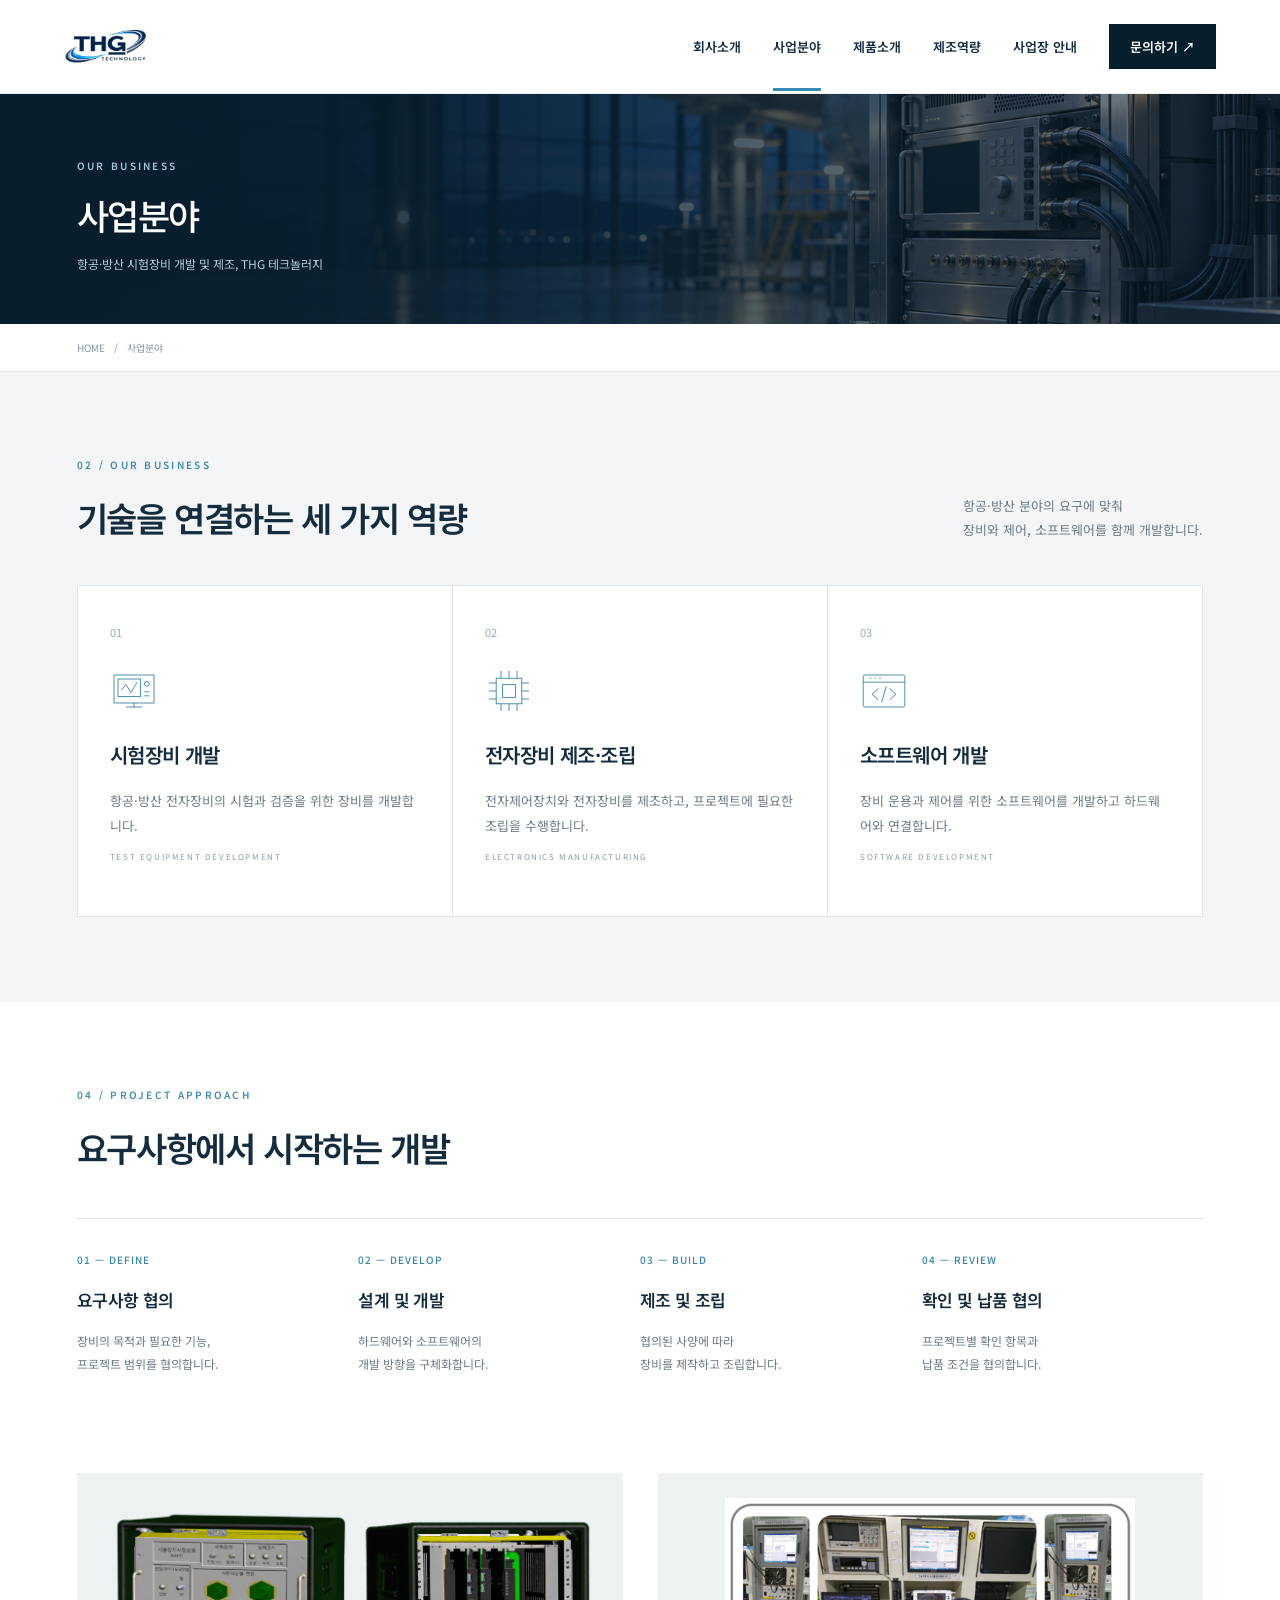
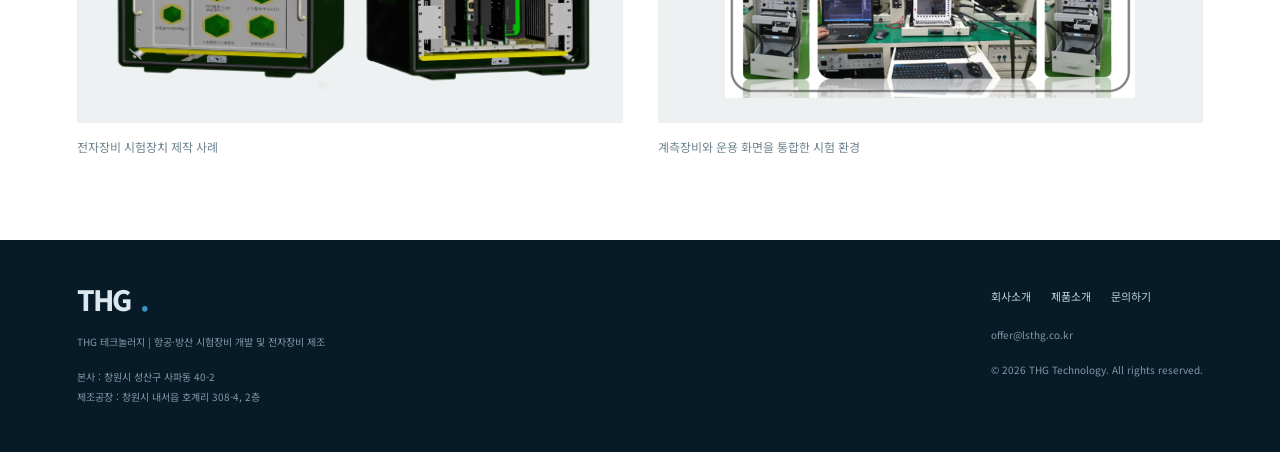
==== commit 4ef10576: "Add files via upload" ====
--- a/business.html
+++ b/business.html
@@ -1,3 +1,3 @@
 <!DOCTYPE html>
 
-<html lang="ko"><head><meta charset="utf-8"/><meta content="width=device-width, initial-scale=1" name="viewport"/><title>사업분야 | THG 테크놀러지</title><meta content="THG 테크놀러지의 사업분야 안내" name="description"/><link rel="icon" type="image/png" href="favicon.png"/><link href="assets/css/fonts.css" rel="stylesheet"/><link href="assets/css/styles.css" rel="stylesheet"/><script defer="" src="assets/js/main.js"></script></head><body><header><a aria-label="THG 홈" class="brand" href="index.html"><img src="favicon.png" alt="THG 로고" class="brand-logo"/></a><nav id="navigation"><a href="company.html">회사소개</a><a class="active" href="business.html">사업분야</a><a href="products.html">제품소개</a><a href="manufacturing.html">제조역량</a><a href="certifications.html">인증현황</a><a href="locations.html">사업장 안내</a><a class="navcontact" href="contact.html">문의하기 ↗</a></nav><button aria-controls="navigation" aria-expanded="false" aria-label="메뉴 열기" class="mobile-toggle">☰</button></header><main><div class="page-banner"><div class="eyebrow">OUR BUSINESS</div><h1>사업분야</h1><p>항공·방산 시험장비 개발 및 제조, THG 테크놀러지</p></div><div class="breadcrumbs"><a href="index.html">HOME</a>   /   사업분야</div><section class="services" id="business"><div class="sectionhead"><div><div class="label">02 / OUR BUSINESS</div><h2>기술을 연결하는 세 가지 역량</h2></div><p>항공·방산 분야의 요구에 맞춰<br/>장비와 제어, 소프트웨어를 함께 개발합니다.</p></div><div class="cards"><article class="card"><span class="num">01</span><br/><svg viewbox="0 0 60 60"><rect height="35" width="50" x="5" y="10"></rect><rect height="22" width="28" x="10" y="15"></rect><path d="M14 29l6-7 6 10 8-13M20 50h20M30 45v5"></path><circle cx="46" cy="21" r="3"></circle><path d="M43 31h6M43 36h6"></path></svg><h3>시험장비 개발</h3><p>항공·방산 전자장비의 시험과 검증을 위한 장비를 개발합니다.</p><div class="en">TEST EQUIPMENT DEVELOPMENT</div></article><article class="card"><span class="num">02</span><br/><svg viewbox="0 0 60 60"><rect height="32" width="32" x="14" y="14"></rect><rect height="16" width="16" x="22" y="22"></rect><path d="M20 5v9m10-9v9m10-9v9M20 46v9m10-9v9m10-9v9M5 20h9M5 30h9M5 40h9M46 20h9M46 30h9M46 40h9"></path></svg><h3>전자장비 제조·조립</h3><p>전자제어장치와 전자장비를 제조하고, 프로젝트에 필요한 조립을 수행합니다.</p><div class="en">ELECTRONICS MANUFACTURING</div></article><article class="card"><span class="num">03</span><br/><svg viewbox="0 0 60 60"><rect height="40" rx="2" width="52" x="4" y="10"></rect><path d="M4 19h52M12 14h2m4 0h2m4 0h2M23 27l-8 7 8 7m14-14l8 7-8 7m-4-17l-6 20"></path></svg><h3>소프트웨어 개발</h3><p>장비 운용과 제어를 위한 소프트웨어를 개발하고 하드웨어와 연결합니다.</p><div class="en">SOFTWARE DEVELOPMENT</div></article></div></section><section><div class="label">04 / PROJECT APPROACH</div><h2>요구사항에서 시작하는 개발</h2><div class="process"><div class="step"><b>01 — DEFINE</b><h3>요구사항 협의</h3><p>장비의 목적과 필요한 기능,<br/>프로젝트 범위를 협의합니다.</p></div><div class="step"><b>02 — DEVELOP</b><h3>설계 및 개발</h3><p>하드웨어와 소프트웨어의<br/>개발 방향을 구체화합니다.</p></div><div class="step"><b>03 — BUILD</b><h3>제조 및 조립</h3><p>협의된 사양에 따라<br/>장비를 제작하고 조립합니다.</p></div><div class="step"><b>04 — REVIEW</b><h3>확인 및 납품 협의</h3><p>프로젝트별 확인 항목과<br/>납품 조건을 협의합니다.</p></div></div></section><section class="company-photo"><div class="product-gallery"><figure><img alt="전자장비 시험장치" decoding="async" src="assets/electronic-test-clean.png"/><figcaption>전자장비 시험장치 제작 사례</figcaption></figure><figure><img alt="통합 시험 시스템" decoding="async" src="assets/integrated-test.png"/><figcaption>계측장비와 운용 화면을 통합한 시험 환경</figcaption></figure></div></section></main><footer><div><a class="brand" href="index.html">THG<i>.</i></a><p>THG 테크놀러지 | 항공·방산 시험장비 개발 및 전자장비 제조</p><p>본사 : 창원시 성산구 사파동 40-2<br/>제조공장 : 창원시 내서읍 호계리 308-4, 2층</p></div><div><div class="footnav"><a href="company.html">회사소개</a><a href="products.html">제품소개</a><a href="contact.html">문의하기</a></div><a href="mailto:offer@lsthg.co.kr">offer@lsthg.co.kr</a><p>© 2026 THG Technology. All rights reserved.</p></div></footer></body></html>
+<html lang="ko"><head><meta charset="utf-8"/><meta content="width=device-width, initial-scale=1" name="viewport"/><title>사업분야 | THG 테크놀러지</title><meta content="THG 테크놀러지의 사업분야 안내" name="description"/><link rel="icon" type="image/png" href="favicon.png"/><link href="assets/css/fonts.css" rel="stylesheet"/><link href="assets/css/styles.css" rel="stylesheet"/><script defer="" src="assets/js/main.js"></script></head><body><header><a aria-label="THG 홈" class="brand" href="index.html"><img src="favicon.png" alt="THG 로고" class="brand-logo"/></a><nav id="navigation"><a href="company.html">회사소개</a><a class="active" href="business.html">사업분야</a><a href="products.html">제품소개</a><a href="manufacturing.html">제조역량</a><a href="locations.html">사업장 안내</a><a class="navcontact" href="contact.html">문의하기 ↗</a></nav><button aria-controls="navigation" aria-expanded="false" aria-label="메뉴 열기" class="mobile-toggle">☰</button></header><main><div class="page-banner"><div class="eyebrow">OUR BUSINESS</div><h1>사업분야</h1><p>항공·방산 시험장비 개발 및 제조, THG 테크놀러지</p></div><div class="breadcrumbs"><a href="index.html">HOME</a>   /   사업분야</div><section class="services" id="business"><div class="sectionhead"><div><div class="label">02 / OUR BUSINESS</div><h2>기술을 연결하는 세 가지 역량</h2></div><p>항공·방산 분야의 요구에 맞춰<br/>장비와 제어, 소프트웨어를 함께 개발합니다.</p></div><div class="cards"><article class="card"><span class="num">01</span><br/><svg viewbox="0 0 60 60"><rect height="35" width="50" x="5" y="10"></rect><rect height="22" width="28" x="10" y="15"></rect><path d="M14 29l6-7 6 10 8-13M20 50h20M30 45v5"></path><circle cx="46" cy="21" r="3"></circle><path d="M43 31h6M43 36h6"></path></svg><h3>시험장비 개발</h3><p>항공·방산 전자장비의 시험과 검증을 위한 장비를 개발합니다.</p><div class="en">TEST EQUIPMENT DEVELOPMENT</div></article><article class="card"><span class="num">02</span><br/><svg viewbox="0 0 60 60"><rect height="32" width="32" x="14" y="14"></rect><rect height="16" width="16" x="22" y="22"></rect><path d="M20 5v9m10-9v9m10-9v9M20 46v9m10-9v9m10-9v9M5 20h9M5 30h9M5 40h9M46 20h9M46 30h9M46 40h9"></path></svg><h3>전자장비 제조·조립</h3><p>전자제어장치와 전자장비를 제조하고, 프로젝트에 필요한 조립을 수행합니다.</p><div class="en">ELECTRONICS MANUFACTURING</div></article><article class="card"><span class="num">03</span><br/><svg viewbox="0 0 60 60"><rect height="40" rx="2" width="52" x="4" y="10"></rect><path d="M4 19h52M12 14h2m4 0h2m4 0h2M23 27l-8 7 8 7m14-14l8 7-8 7m-4-17l-6 20"></path></svg><h3>소프트웨어 개발</h3><p>장비 운용과 제어를 위한 소프트웨어를 개발하고 하드웨어와 연결합니다.</p><div class="en">SOFTWARE DEVELOPMENT</div></article></div></section><section><div class="label">04 / PROJECT APPROACH</div><h2>요구사항에서 시작하는 개발</h2><div class="process"><div class="step"><b>01 — DEFINE</b><h3>요구사항 협의</h3><p>장비의 목적과 필요한 기능,<br/>프로젝트 범위를 협의합니다.</p></div><div class="step"><b>02 — DEVELOP</b><h3>설계 및 개발</h3><p>하드웨어와 소프트웨어의<br/>개발 방향을 구체화합니다.</p></div><div class="step"><b>03 — BUILD</b><h3>제조 및 조립</h3><p>협의된 사양에 따라<br/>장비를 제작하고 조립합니다.</p></div><div class="step"><b>04 — REVIEW</b><h3>확인 및 납품 협의</h3><p>프로젝트별 확인 항목과<br/>납품 조건을 협의합니다.</p></div></div></section><section class="company-photo"><div class="product-gallery"><figure><img alt="전자장비 시험장치" decoding="async" src="assets/electronic-test-clean.png"/><figcaption>전자장비 시험장치 제작 사례</figcaption></figure><figure><img alt="통합 시험 시스템" decoding="async" src="assets/integrated-test.png"/><figcaption>계측장비와 운용 화면을 통합한 시험 환경</figcaption></figure></div></section></main><footer><div><a class="brand" href="index.html">THG<i>.</i></a><p>THG 테크놀러지 | 항공·방산 시험장비 개발 및 전자장비 제조</p><p>본사 : 창원시 성산구 사파동 40-2<br/>제조공장 : 창원시 내서읍 호계리 308-4, 2층</p></div><div><div class="footnav"><a href="company.html">회사소개</a><a href="products.html">제품소개</a><a href="contact.html">문의하기</a></div><a href="mailto:offer@lsthg.co.kr">offer@lsthg.co.kr</a><p>© 2026 THG Technology. All rights reserved.</p></div></footer></body></html>
